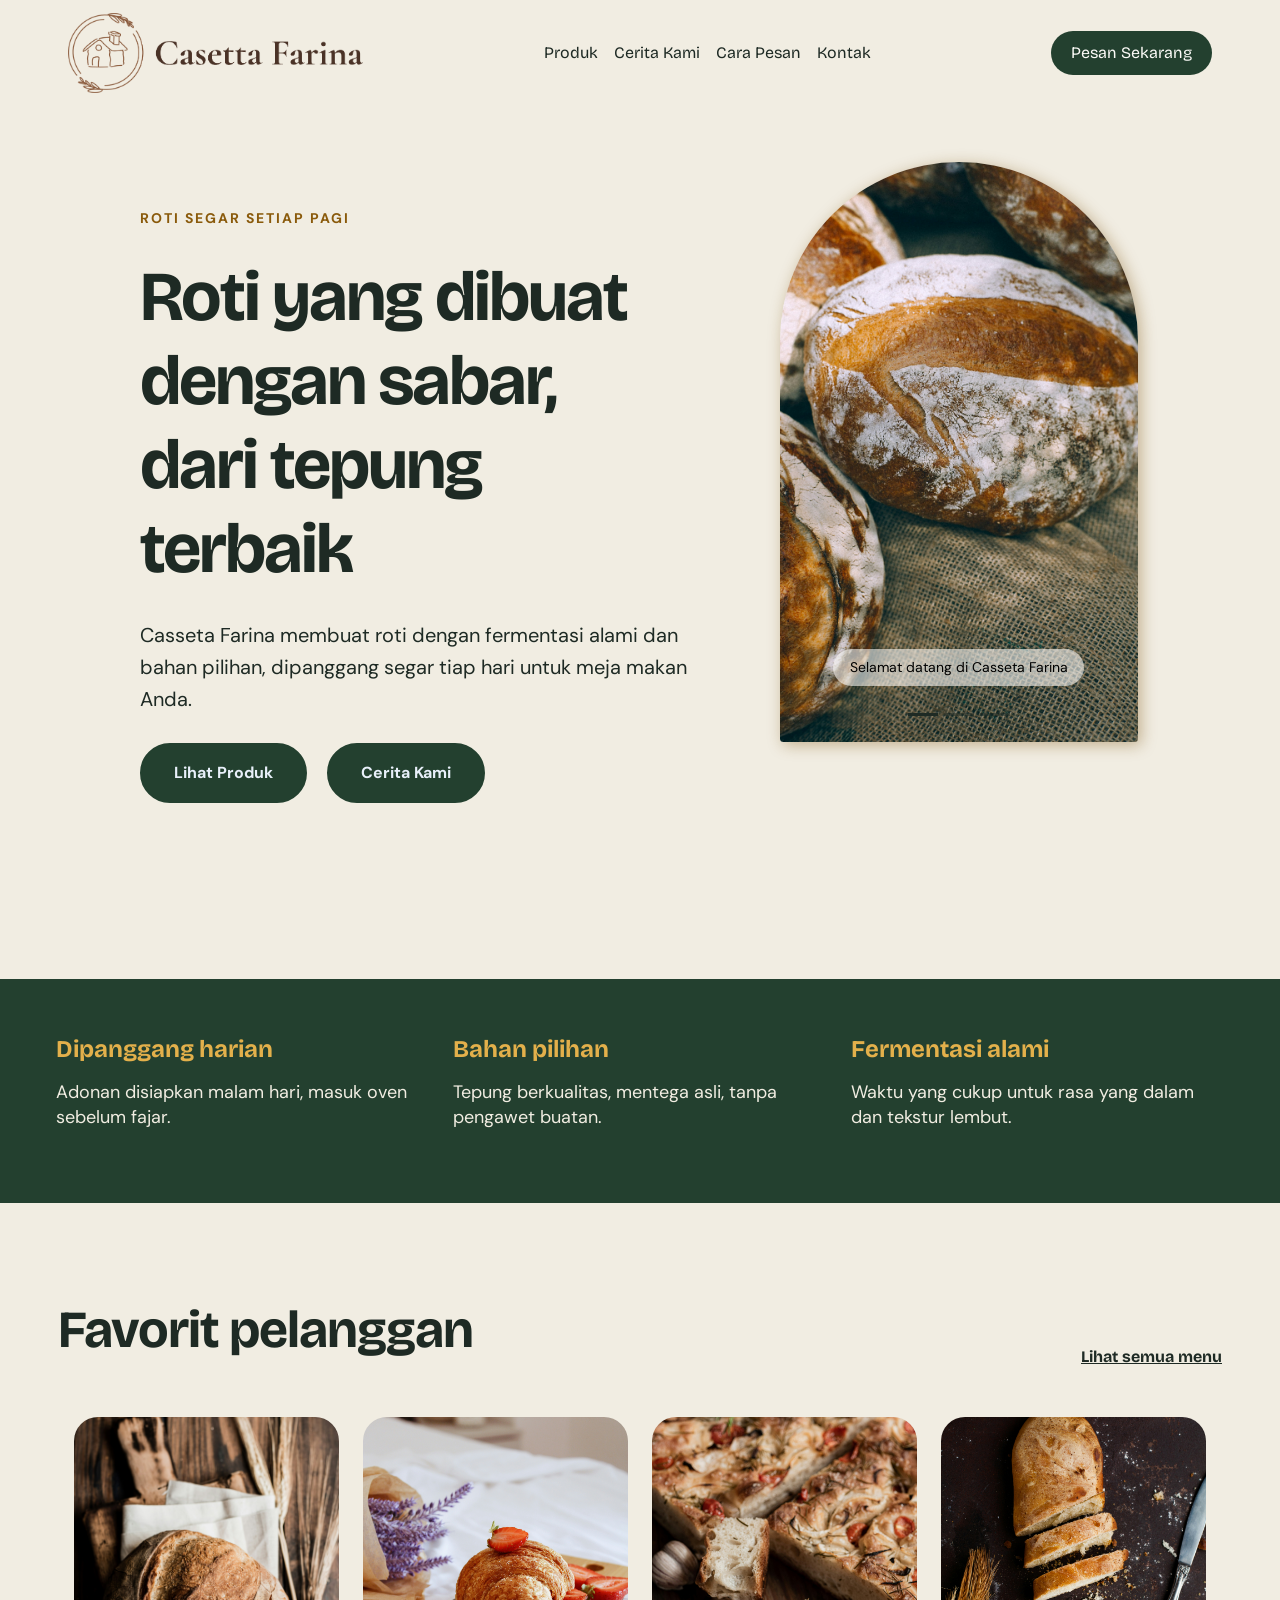
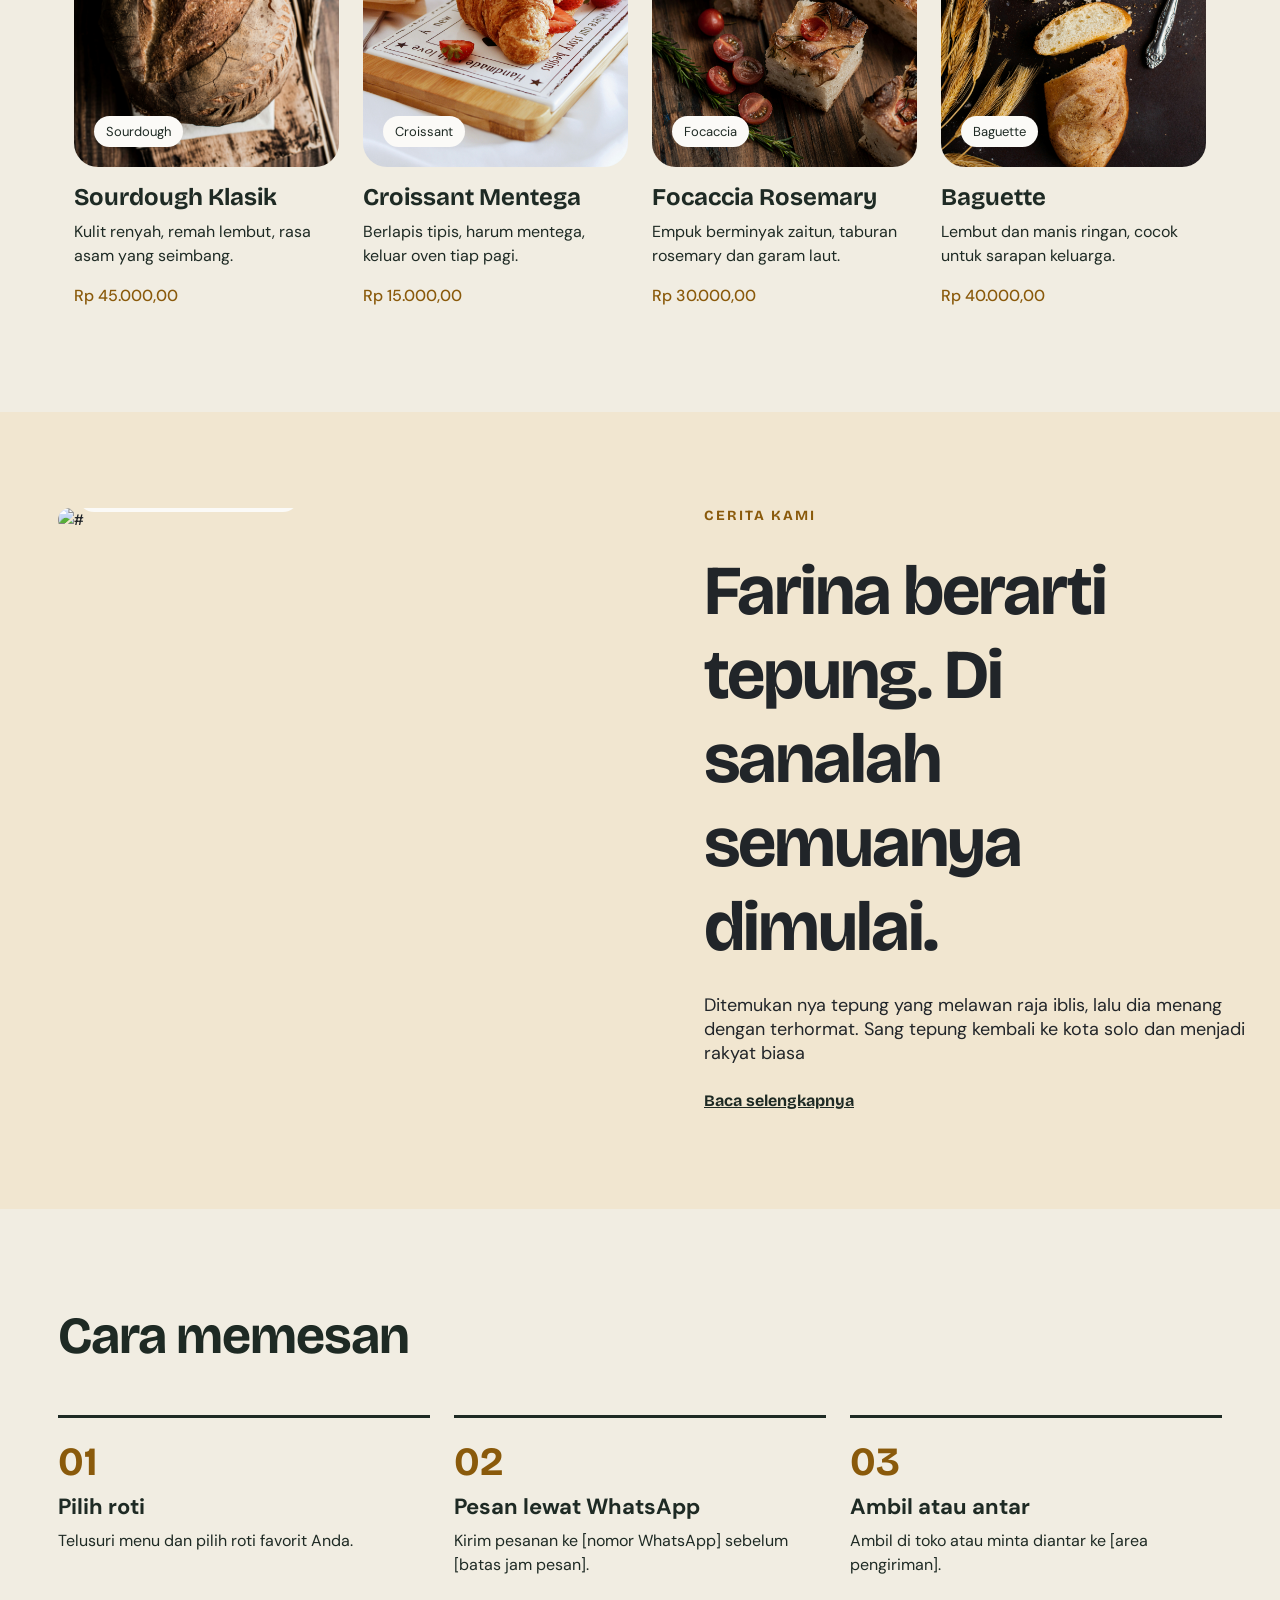
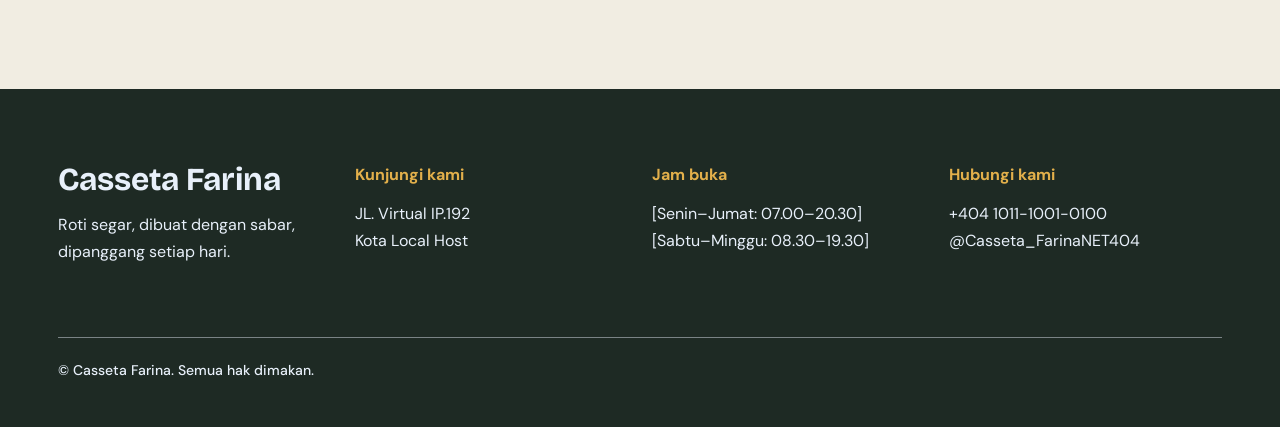
==== index.html @ 85cf85c4 "first commit" ====
<!doctype html>
<html lang="id">
  <head>
    <meta charset="utf-8" />
    <meta name="viewport" content="width=device-width, initial-scale=1" />
    <title>Casseta Farina</title>

    <!-- Bootstrap CSS -->
    <link
      href="https://cdn.jsdelivr.net/npm/bootstrap@5.3.3/dist/css/bootstrap.min.css"
      rel="stylesheet"
      crossorigin="anonymous"
    />

    <!-- Google Font -->
    <link rel="preconnect" href="https://fonts.googleapis.com" />
    <link rel="preconnect" href="https://fonts.gstatic.com" crossorigin />
    <link
      href="https://fonts.googleapis.com/css2?family=Bricolage+Grotesque:opsz,wght@12..96,200..800&family=DM+Sans:ital,opsz,wght@0,9..40,100..1000;1,9..40,100..1000&display=swap"
      rel="stylesheet"
    />

    <!-- Style CSS -->
    <link rel="stylesheet" href="style.css" />
  </head>
  <body>
    <!-- nav -->
    <header>
      <nav class="navbar navbar-expand-lg">
        <!-- Logo -->
        <a class="logo" href="#">
          <img src="img/CasettaFarina.png" alt="Casetta Farina" />
        </a>

        <!-- Tombol hamburger (hanya tampil di mobile) -->
        <button
          class="navbar-toggler"
          type="button"
          data-bs-toggle="offcanvas"
          data-bs-target="#menuSamping"
          aria-controls="menuSamping"
          aria-label="Buka menu navigasi"
        >
          <span class="navbar-toggler-icon"></span>
        </button>

        <!-- Menu: di mobile jadi panel samping, di desktop jadi navbar biasa -->
        <div
          class="offcanvas offcanvas-end"
          tabindex="-1"
          id="menuSamping"
          aria-labelledby="menuSampingLabel"
        >
          <div class="offcanvas-header">
            <img
              src="img/CasettaFarina.png"
              alt="Casetta Farina"
              id="menuSampingLabel"
              class="offcanvas-logo"
            />
            <button
              type="button"
              class="btn-close"
              data-bs-dismiss="offcanvas"
              aria-label="Tutup menu"
            ></button>
          </div>

          <div class="offcanvas-body">
            <ul class="navbar-nav mx-lg-auto">
              <li class="nav-item">
                <a class="nav-link" href="#product">Produk</a>
              </li>
              <li class="nav-item">
                <a class="nav-link" href="#about">Cerita Kami</a>
              </li>
              <li class="nav-item">
                <a class="nav-link" href="#order">Cara Pesan</a>
              </li>
              <li class="nav-item">
                <a class="nav-link" href="#footer">Kontak</a>
              </li>
            </ul>

            <div class="btt">
              <button type="button" onclick="gulirKeSection('order')">
                Pesan Sekarang
              </button>
            </div>
          </div>
        </div>
      </nav>
    </header>
    <!-- nav -->

    <!-- hero -->
    <section id="hero">
      <div class="container-fluid">
        <div class="row hero">
          <!-- hero left grid -->
          <div class="col-md-7">
            <div class="hero-left">
              <h5>ROTI SEGAR SETIAP PAGI</h5>

              <h1>Roti yang dibuat dengan sabar, dari tepung terbaik</h1>

              <p>
                Casseta Farina membuat roti dengan fermentasi alami dan bahan
                pilihan, dipanggang segar tiap hari untuk meja makan Anda.
              </p>

              <div class="hero-bttn">
                <button onclick="gulirKeSection('product')">
                  Lihat Produk
                </button>
                <button onclick="gulirKeSection('about')">Cerita Kami</button>
              </div>
            </div>
          </div>

          <!-- hero slider grid -->
          <div class="col-md-5">
            <div class="hero-right">
              <div
                id="headerSlider"
                class="carousel slide header-slider"
                data-bs-ride="carousel"
              >
                <!-- Indikator -->
                <div class="carousel-indicators">
                  <button
                    type="button"
                    data-bs-target="#headerSlider"
                    data-bs-slide-to="0"
                    class="active"
                    aria-current="true"
                    aria-label="Slide 1"
                  ></button>
                  <button
                    type="button"
                    data-bs-target="#headerSlider"
                    data-bs-slide-to="1"
                    aria-label="Slide 2"
                  ></button>
                  <button
                    type="button"
                    data-bs-target="#headerSlider"
                    data-bs-slide-to="2"
                    aria-label="Slide 3"
                  ></button>
                </div>

                <!-- Isi Slide -->
                <div class="carousel-inner">
                  <div class="carousel-item active">
                    <img
                      src="img/maria-orlova-kU7TkW9FIJY-unsplash.jpg"
                      alt="Slide 1"
                    />
                    <div class="carousel-caption d-none d-md-block">
                      <p>Selamat datang di Casseta Farina</p>
                    </div>
                  </div>
                  <div class="carousel-item">
                    <img
                      src="img/lee-seunghyub-fwW_uZAu610-unsplash.jpg"
                      alt="Slide 2"
                    />
                    <div class="carousel-caption d-none d-md-block">
                      <p>Roti terbaik dari tepung terbaik</p>
                    </div>
                  </div>
                  <div class="carousel-item">
                    <img
                      src="img/markus-spiske-39-6dSUrlyg-unsplash.jpg"
                      alt="Slide 3"
                    />
                    <div class="carousel-caption d-none d-md-block">
                      <p>Promo Spesial Bulan Ini</p>
                    </div>
                  </div>
                </div>
              </div>
            </div>
          </div>
        </div>
      </div>
    </section>
    <!-- hero -->

    <!-- features -->
    <section class="features" id="features">
      <div class="row">
        <div class="col-md-4">
          <h3>Dipanggang harian</h3>
          <p>Adonan disiapkan malam hari, masuk oven sebelum fajar.</p>
        </div>

        <div class="col-md-4">
          <h3>Bahan pilihan</h3>
          <p>Tepung berkualitas, mentega asli, tanpa pengawet buatan.</p>
        </div>

        <div class="col-md-4">
          <h3>Fermentasi alami</h3>
          <p>Waktu yang cukup untuk rasa yang dalam dan tekstur lembut.</p>
        </div>
      </div>
    </section>
    <!-- features -->

    <!-- product -->
    <section class="product" id="product">
      <div class="row product-lead">
        <div class="col-md-6">
          <h1>Favorit pelanggan</h1>
        </div>

        <div class="col-md-6 text-end">
          <a
            href="https://www.gadgetmatch.com/wp-content/uploads/2021/02/rick-astley-never-gonna-give-you-up-4k.jpg"
            >Lihat semua menu</a
          >
        </div>
      </div>

      <div class="row product-card">
        <div class="col-md-3">
          <div class="card-img">
            <img
              src="img/diego-arenas-de-rodrigo-guFjW-4kjCc-unsplash.jpg"
              alt="Sourdough"
            />
            <span>Sourdough</span>
          </div>

          <h3>Sourdough Klasik</h3>
          <p>Kulit renyah, remah lembut, rasa asam yang seimbang.</p>
          <h4>Rp 45.000,00</h4>
        </div>

        <div class="col-md-3">
          <div class="card-img">
            <img
              src="img/nataliya-melnychuk-Li2zmWtG8Ns-unsplash.jpg"
              alt="Croissant"
            />
            <span>Croissant</span>
          </div>

          <h3>Croissant Mentega</h3>
          <p>Berlapis tipis, harum mentega, keluar oven tiap pagi.</p>
          <h4>Rp 15.000,00</h4>
        </div>

        <div class="col-md-3">
          <div class="card-img">
            <img
              src="img/diego-arenas-de-rodrigo-ZRIs5xcMFeE-unsplash.jpg"
              alt="Focaccia"
            />
            <span>Focaccia</span>
          </div>

          <h3>Focaccia Rosemary</h3>
          <p>Empuk berminyak zaitun, taburan rosemary dan garam laut.</p>
          <h4>Rp 30.000,00</h4>
        </div>

        <div class="col-md-3">
          <div class="card-img">
            <img
              src="img/victoria-shes-IUk1S6n2s0o-unsplash.jpg"
              alt="Baguette"
            />
            <span>Baguette</span>
          </div>

          <h3>Baguette</h3>
          <p>Lembut dan manis ringan, cocok untuk sarapan keluarga.</p>
          <h4>Rp 40.000,00</h4>
        </div>
      </div>
    </section>
    <!-- product -->

    <!-- about -->
    <section class="about" id="about">
      <div class="row">
        <div class="col-md-6">
          <div class="about-img">
            <img
              src="https://images.unsplash.com/photo-1517686469429-8bdb88b9f907?q=80&w=1470&auto=format&fit=crop&ixlib=rb-4.1.0&ixid=NHwxMjA3fDA%3D"
              alt="#"
            />
            <span>Tepung terbaik dari bahan terbaik</span>
          </div>
        </div>
        <div class="col-md-6" style="padding-left: 64px">
          <h5>CERITA KAMI</h5>
          <h1>Farina berarti tepung. Di sanalah semuanya dimulai.</h1>
          <p>
            Ditemukan nya tepung yang melawan raja iblis, lalu dia menang dengan
            terhormat. Sang tepung kembali ke kota solo dan menjadi rakyat biasa
          </p>
          <a
            href="https://www.gadgetmatch.com/wp-content/uploads/2021/02/rick-astley-never-gonna-give-you-up-4k.jpg"
            >Baca selengkapnya</a
          >
        </div>
      </div>
    </section>
    <!-- about -->

    <!-- order -->
    <section class="order" id="order">
      <h1>Cara memesan</h1>

      <div class="row">
        <div class="col-md-4">
          <div class="order-card">
            <h2>01</h2>
            <h4>Pilih roti</h4>
            <p>Telusuri menu dan pilih roti favorit Anda.</p>
          </div>
        </div>

        <div class="col-md-4">
          <div class="order-card">
            <h2>02</h2>
            <h4>Pesan lewat WhatsApp</h4>
            <p>Kirim pesanan ke [nomor WhatsApp] sebelum [batas jam pesan].</p>
          </div>
        </div>

        <div class="col-md-4">
          <div class="order-card">
            <h2>03</h2>
            <h4>Ambil atau antar</h4>
            <p>Ambil di toko atau minta diantar ke [area pengiriman].</p>
          </div>
        </div>
      </div>
    </section>
    <!-- order -->

    <!-- footer -->
    <footer id="footer">
      <div class="row">
        <div class="col-md-3">
          <h3>Casseta Farina</h3>
          <p>Roti segar, dibuat dengan sabar, dipanggang setiap hari.</p>
        </div>

        <div class="col-md-3">
          <h4>Kunjungi kami</h4>
          <ul class="list-unstyled">
            <li>
              <a
                href="https://www.gadgetmatch.com/wp-content/uploads/2021/02/rick-astley-never-gonna-give-you-up-4k.jpg"
                >JL. Virtual IP.192</a
              >
            </li>
            <li>
              <a
                href="https://www.gadgetmatch.com/wp-content/uploads/2021/02/rick-astley-never-gonna-give-you-up-4k.jpg"
                >Kota Local Host</a
              >
            </li>
          </ul>
        </div>

        <div class="col-md-3">
          <h4>Jam buka</h4>
          <ul class="list-unstyled">
            <li>
              <a
                href="https://www.gadgetmatch.com/wp-content/uploads/2021/02/rick-astley-never-gonna-give-you-up-4k.jpg"
                >[Senin–Jumat: 07.00–20.30]</a
              >
            </li>
            <li>
              <a
                href="https://www.gadgetmatch.com/wp-content/uploads/2021/02/rick-astley-never-gonna-give-you-up-4k.jpg"
                >[Sabtu–Minggu: 08.30–19.30]</a
              >
            </li>
          </ul>
        </div>

        <div class="col-md-3">
          <h4>Hubungi kami</h4>
          <ul class="list-unstyled">
            <li>
              <a
                href="https://www.gadgetmatch.com/wp-content/uploads/2021/02/rick-astley-never-gonna-give-you-up-4k.jpg"
                >+404 1011-1001-0100</a
              >
            </li>
            <li>
              <a
                href="https://www.gadgetmatch.com/wp-content/uploads/2021/02/rick-astley-never-gonna-give-you-up-4k.jpg"
                >@Casseta_FarinaNET404</a
              >
            </li>
          </ul>
        </div>
      </div>

      <h6>© Casseta Farina. Semua hak dimakan.</h6>
    </footer>
    <!-- footer -->

    <!-- Bootstrap JS (bundle, sudah termasuk Popper) -->
    <script
      src="https://cdn.jsdelivr.net/npm/bootstrap@5.3.3/dist/js/bootstrap.bundle.min.js"
      crossorigin="anonymous"
    ></script>

    <!-- Tutup menu otomatis saat link diklik -->
    <script>
      const menu = document.getElementById("menuSamping");

      // Tutup menu otomatis saat link (<a>) diklik
      menu.querySelectorAll("a").forEach((link) => {
        link.addEventListener("click", () => {
          const instance = bootstrap.Offcanvas.getInstance(menu);
          if (instance) instance.hide();
        });
      });

      // Tutup menu (jika terbuka), lalu gulir ke section tujuan
      function gulirKeSection(idTujuan) {
        const elemenTujuan = document.getElementById(idTujuan);
        if (!elemenTujuan) return;

        const gulir = () =>
          elemenTujuan.scrollIntoView({ behavior: "smooth", block: "start" });

        const instance = bootstrap.Offcanvas.getInstance(menu);

        if (instance && menu.classList.contains("show")) {
          // Mobile: tunggu menu selesai tertutup, baru gulir
          menu.addEventListener("hidden.bs.offcanvas", gulir, { once: true });
          instance.hide();
        } else {
          // Desktop: menu tidak terbuka, langsung gulir
          gulir();
        }
      }
    </script>
  </body>
</html>
---- style.css ----
:root {
  --bg: #23402f;
  --bgL: #c9a06a;
  --bgS: #f1ede2;
  --txt: #1e2a24;
  --txtL: #fbfaf7;
  --sub: #8a5a0b;
  --subL: #e3b04b;
}

* {
  box-sizing: border-box;
}

html {
  scroll-behavior: smooth;
}

body {
  background: var(--bgS);
  font-family: "Bricolage Grotesque", "DM Sans", sans-serif;
}

/* header */
header {
  color: var(--txt);
  padding: 1% 48px;
}

section {
  padding: 2rem;
}

header {
  position: fixed;
  top: 0;
  left: 0;
  width: 100%;
  z-index: 999;

  background-color: #f1ede2;
}

.navbar {
  padding: 0 20px;
}

.logo img {
  height: 80px;
  width: auto;
}

/* link menu */
.navbar-nav .nav-link {
  color: var(--txt);
  padding: 8px 23px;
  transition: color 0.2s;
}

.navbar-nav .nav-link:hover,
.navbar-nav .nav-link:focus {
  color: var(--sub);
}

/* tombol pesan */
.btt button {
  background-color: var(--bg);
  color: var(--txtL);
  padding: 10px 20px;
  border: none;
  border-radius: 30px;
  font-family: inherit;
}

/* tombol hamburger */
.navbar-toggler {
  border: none;
  padding: 6px;
}

.navbar-toggler:focus {
  box-shadow: 0 0 0 2px var(--subL);
}

/* hero */
.hero {
  justify-content: center;
  font-family: "DM Sans";
  padding: 0 58px 96px 48px;
  margin-top: 130px;
  scroll-margin-top: 80px;
}

.hero-left {
  margin: 48px;
  color: #1e2a24;
}

.hero-left h1,
.about h1 {
  font-family: "Bricolage Grotesque";
  font-size: 70px;
  font-weight: bold;

  letter-spacing: -2px;
  margin-bottom: 28px;
}

.hero-left h5,
.about h5 {
  font-size: 14px;
  font-weight: bold;

  color: #8a5a0b;

  letter-spacing: 2px;
  margin-bottom: 28px;
}

.hero-left p,
.about p {
  font-size: 20px;
  margin-bottom: 28px;
  line-height: 32px;
  width: 550px;
}

.hero-bttn button {
  font-weight: bold;

  padding: 16px 32px;
  margin-right: 16px;

  color: #e8f0fa;
  background: #23402f;

  border-radius: 999px;
  border: 2px solid #23402f;
}

/* hero bttn hover */
.hero-bttn button:hover,
.btt button:hover {
  color: #23402f;
  background: #e8f0fa00;
  border: 2px solid #23402f;
}

/* hero slider */
.header-slider {
  margin: 0 40px;
  overflow: hidden;
  border-radius: 999px 999px 20px 20px;
  box-shadow: 3px 3px 15px #7b4f0964;
}

.header-slider .carousel-item img {
  width: 100%;
  height: 580px;
  object-fit: cover;
}

.header-slider .carousel-caption p {
  font-size: 14px;
  padding: 8px 16px;

  color: #000000;
  background: #fbfaf797;
  border-radius: 999px;
}

.header-slider .carousel-indicators [data-bs-target] {
  background-color: #1e2a24;
}

/* features */
.features {
  background: #23402f;
  padding: 56px;
  scroll-margin-top: 80px;
}

.features h3 {
  font-size: 24px;
  font-weight: bold;
  padding-bottom: 8px;

  color: #e3b04b;
}

.features p {
  font-size: 18px;
  font-family: "DM Sans";
  line-height: 25.6px;

  color: #f1ede2;
}

/* product */
.product,
.order {
  scroll-margin-top: 100px;
  padding: 96px 58px;
  color: #1e2a24;
}

.product-lead {
  margin-bottom: 48px;
  align-items: end;
}

.product-lead h1,
.order h1 {
  font-size: 52px;
  font-weight: bold;
  letter-spacing: -1px;
}

.product-lead a,
.about a {
  font-size: 16px;
  font-weight: bold;
  color: #1e2a24;
}

.product-lead a:hover,
.about a:hover {
  color: #8a5a0b;
}

.product-card {
  padding: 0 16px;
}

.card-img,
.about-img {
  position: relative;
  overflow: hidden;
  border-radius: 24px;
  margin-bottom: 16px;
}

.card-img img {
  display: block;
  width: 100%;
  height: 350px;
  object-fit: cover;
}

.card-img span,
.about-img span {
  padding: 6px 12px;
  position: absolute;
  bottom: 20px;
  left: 20px;
  z-index: 2;
  border-radius: 999px;

  font-family: "DM Sans";
  font-size: 13px;

  background-color: #fbfaf7;
}

.product-card h3 {
  font-size: 24px;
  font-weight: bold;
  margin-top: 8px;
}

.product-card p,
.product-card h4,
.about p,
.order p {
  font-size: 16px;
  font-family: "DM Sans";
  line-height: 24px;
  margin-top: 8px;
}

.product-card h4 {
  color: #8a5a0b;
}

/* about */
.about {
  scroll-margin-top: 150px;
  padding: 96px 58px;
  background-color: #f1e6d0;
  justify-content: center;
}

.about-img img {
  display: block;
  width: 100%;
  height: auto;
  object-fit: cover;
}

.about h5,
.about h1,
.about p {
  margin-bottom: 24px;
}

.about p {
  font-size: 18px;
}

/* order */
.order h1 {
  margin-bottom: 48px;
}

.order h2 {
  font-size: 40px;
  font-weight: bold;
  color: #8a5a0b;
}

.order h4 {
  font-family: "DM Sans";
  font-size: 22px;
  font-weight: bold;
}

.order h2,
.order h4 {
  margin-bottom: 8px;
}

.order-card {
  padding: 20px 16px 0 0;
  border-top: 3px solid #1e2a24;
}

/* footer */
footer {
  color: #e8f0fa;
  background-color: #1e2a24;
  padding: 72px 58px 40px 58px;
}

footer h3 {
  font-size: 32px;
  font-weight: bold;
  margin-bottom: 12px;
}

footer h4 {
  font-family: "DM Sans";
  font-weight: bold;
  font-size: 16px;
  line-height: 27px;
  margin-bottom: 12px;

  color: #e3b04b;
}

footer p,
footer a {
  font-family: "DM Sans";
  font-size: 16px;
  line-height: 27px;

  color: #e8f0fa;
  text-decoration: none;
}

footer a:hover {
  color: #e3b04b;
}

footer h6 {
  font-family: "DM Sans";
  font-size: 14px;

  border-top: 1px solid #e8f0fa73;

  padding-top: 24px;
  margin-top: 56px;
}

/* ===== Desktop (>= 992px) ===== */
@media (min-width: 992px) {
  /* biar menu di tengah, tombol di kanan */
  .navbar .offcanvas-body {
    flex-grow: 1;
    align-items: center;
  }
}

/* ===== Mobile (< 992px) ===== */
@media (max-width: 991.98px) {
  header {
    padding: 8px 12px;
  }

  .logo img {
    height: 56px;
  }

  .offcanvas {
    background: var(--bgS);
    width: 280px;
  }

  .offcanvas-header {
    border-bottom: 1px solid rgba(30, 42, 36, 0.12);
  }

  .offcanvas-logo {
    height: 48px;
    width: auto;
  }

  .navbar-nav .nav-link {
    padding: 14px 4px;
    font-size: 1.05rem;
    border-bottom: 1px solid rgba(30, 42, 36, 0.08);
  }

  .btt button {
    width: 100%;
    margin-top: 24px;
    padding: 12px 20px;
  }

  /* hero */
  .hero {
    padding: 20px;
    margin-top: 80px;
  }

  .hero-left {
    margin: 0 0 48px 0;
  }

  .hero-left h1,
  .about h1 {
    font-size: 48px;
    margin-bottom: 10px;
  }

  .hero-left h5,
  .about h5 {
    font-size: 10px;
    margin-bottom: 10px;
  }

  .hero-left p,
  .about p {
    font-size: 15px;
    line-height: 27px;
    width: auto;
    margin-bottom: 28px;
  }

  .hero-bttn button {
    font-size: 16px;
    font-weight: normal;
    padding: 8px 16px;
  }

  .header-slider {
    margin: 0 10px;
  }

  .header-slider .carousel-item img {
    width: 100%;
    height: 490px;
    object-fit: cover;
  }

  /* features */
  .features h3 {
    font-size: 20px;
    padding-bottom: 0;
  }

  .features p {
    font-size: 14px;
    margin-bottom: 30px;
  }

  /* product */
  .product {
    scroll-margin-top: 50px;
  }
  .product,
  .order,
  .about {
    padding: 74px 35px;
  }

  .product-lead h1,
  .order h1 {
    font-size: 38px;
  }

  .product-lead a,
  .about a {
    font-size: 13px;
  }

  .product-card h4 {
    margin-bottom: 30px;
  }

  /* about */
  .about h5,
  .about h1,
  .about p {
    margin-left: -24px;
  }

  /* order */
  .order-card {
    border-top: 2px solid #1e2a24;
  }
}
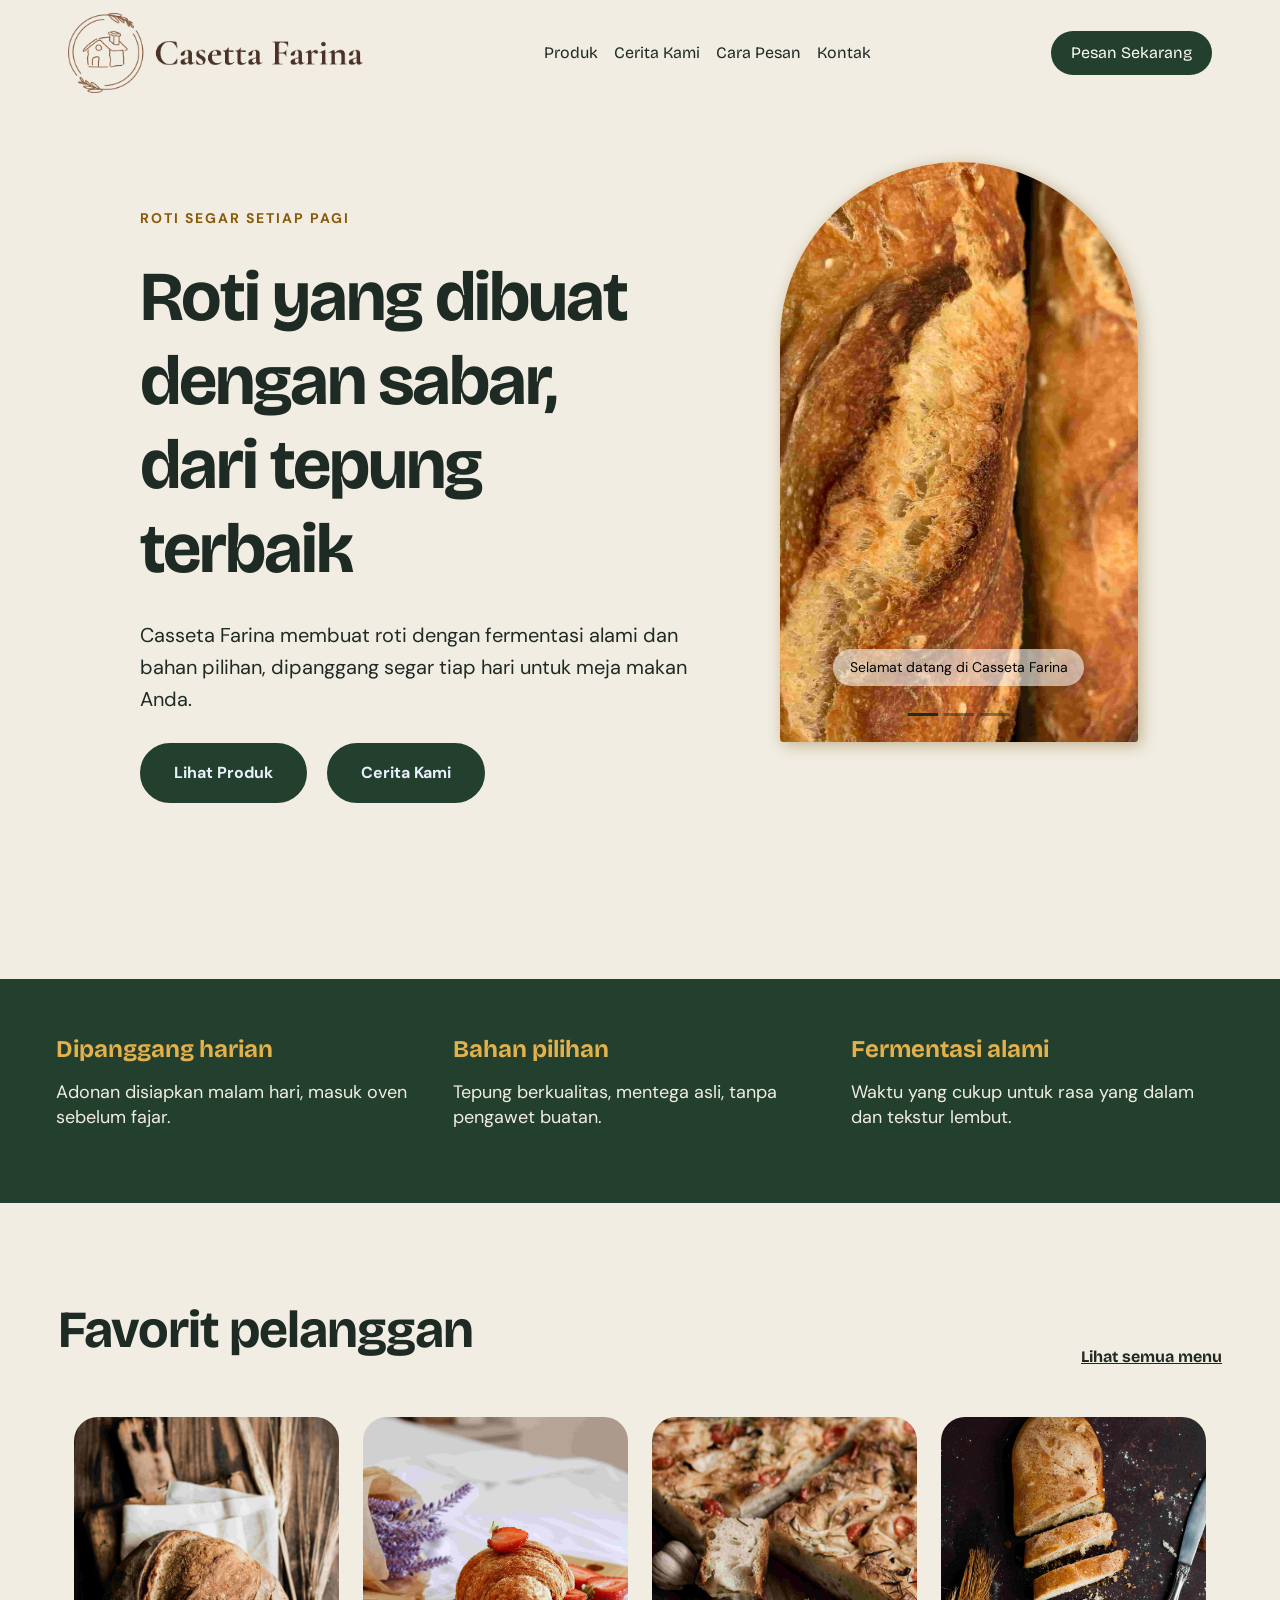
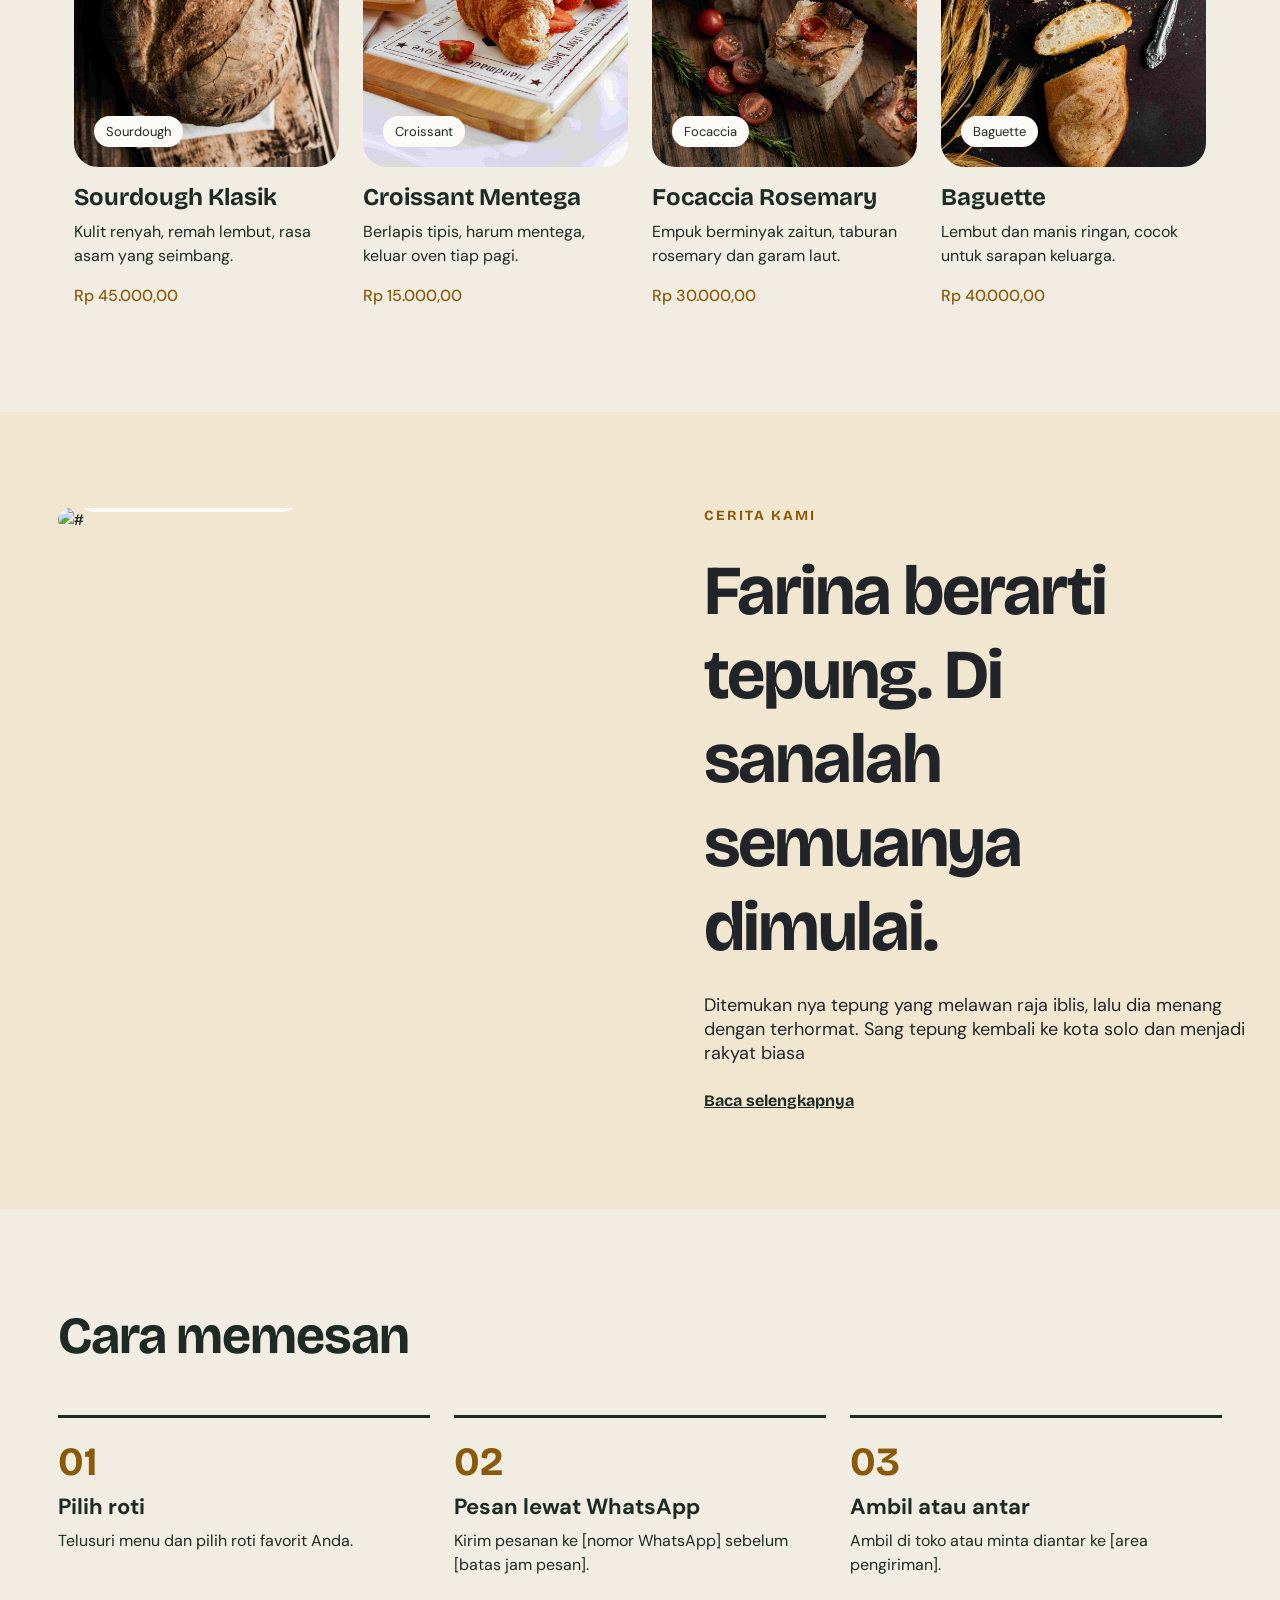
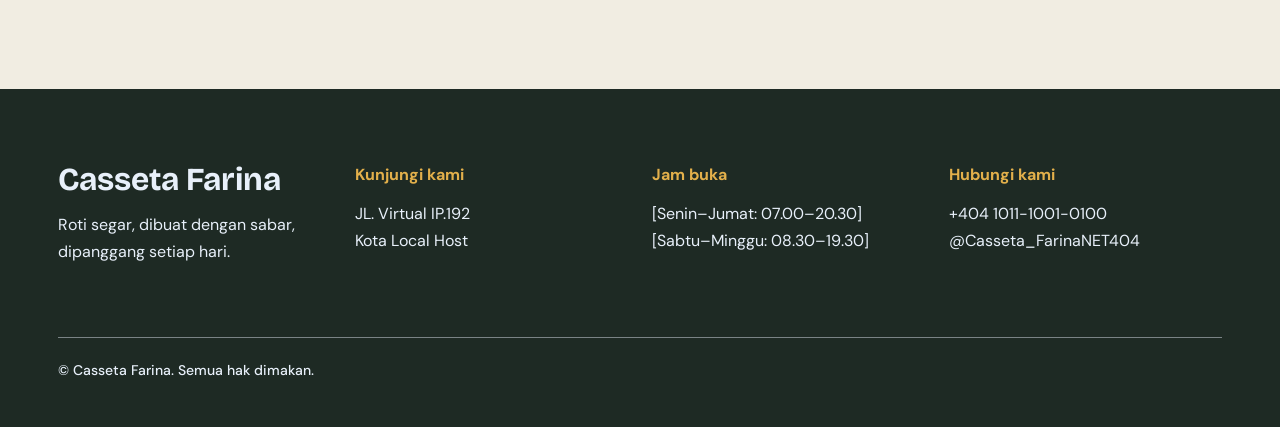
==== commit 1aa1b589: "img size2" ====
--- a/index.html
+++ b/index.html
@@ -4,6 +4,7 @@
     <meta charset="utf-8" />
     <meta name="viewport" content="width=device-width, initial-scale=1" />
     <title>Casseta Farina</title>
+    <link rel="icon" type="image/svg+xml" href="img/Icon.svg" />
 
     <!-- Bootstrap CSS -->
     <link
@@ -154,7 +155,7 @@
                 <div class="carousel-inner">
                   <div class="carousel-item active">
                     <img
-                      src="img/maria-orlova-kU7TkW9FIJY-unsplash.jpg"
+                      src="img/joost-crop-TIjhDW2q2rI-unsplash.jpg"
                       alt="Slide 1"
                     />
                     <div class="carousel-caption d-none d-md-block">
--- a/style.css
+++ b/style.css
@@ -429,7 +429,7 @@
   /* hero */
   .hero {
     padding: 20px;
-    margin-top: 80px;
+    margin-top: 50px;
   }
 
   .hero-left {
